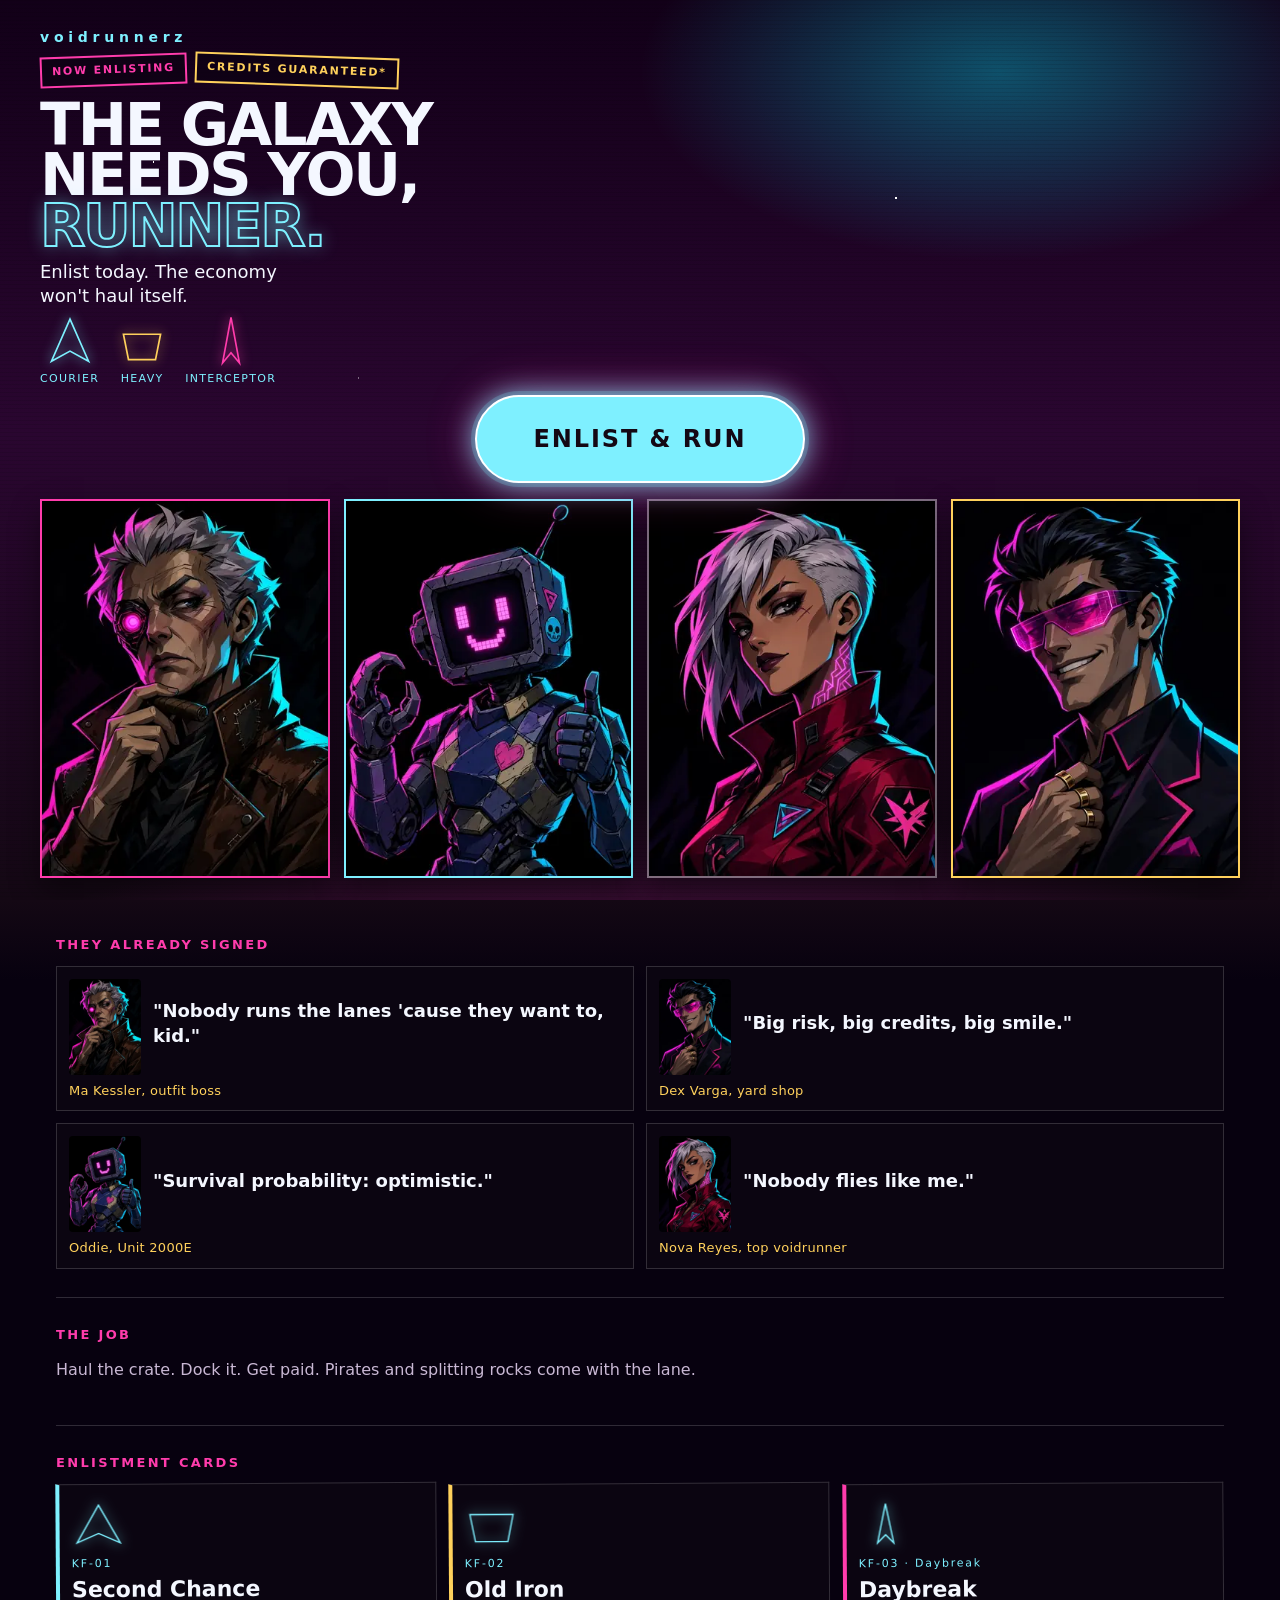
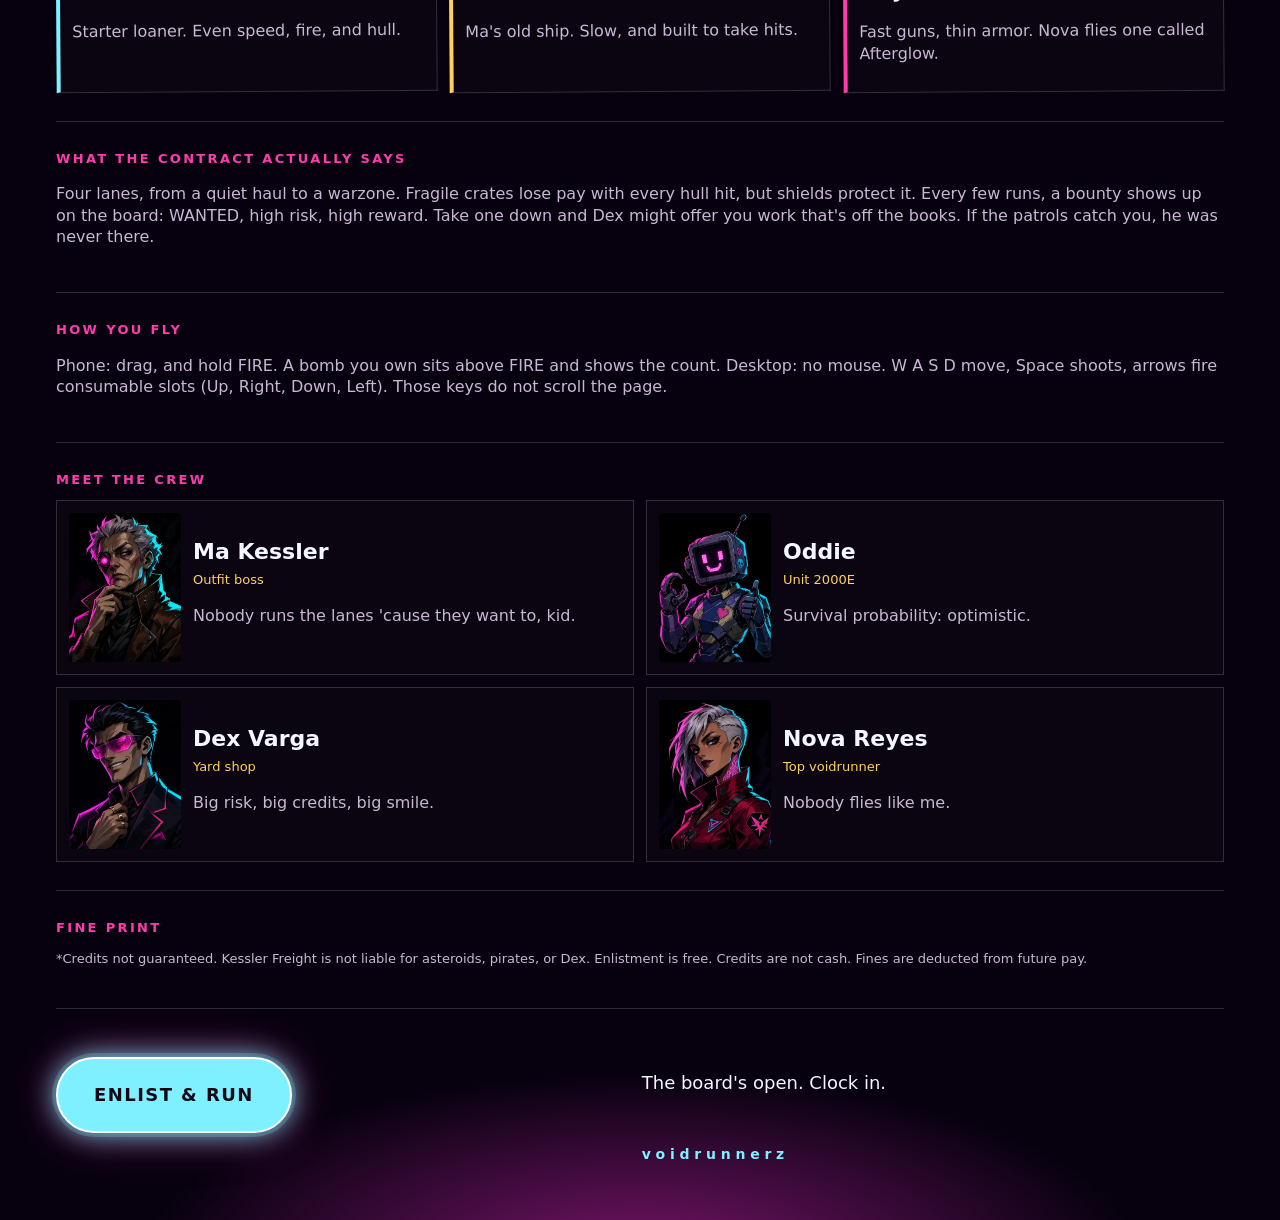
==== index.html @ 90c1d073 "Publish the static voidrunnerz build for GitHub Pages. Host the built game at the repo root with .no" ====
<!doctype html>
<html lang="en">
  <head>
    <meta charset="UTF-8" />
    <link rel="icon" type="image/svg+xml" href="./favicon.svg" />
    <link rel="manifest" href="./manifest.webmanifest" />
    <meta name="viewport" content="width=device-width, initial-scale=1, viewport-fit=cover" />
    <meta name="theme-color" content="#07010f" />
    <meta
      name="description"
      content="voidrunnerz is recruiting. Haul cargo through hostile lanes and get paid in credits."
    />
    <meta property="og:title" content="voidrunnerz" />
    <meta
      property="og:description"
      content="Enlist today. The economy won't haul itself."
    />
    <meta property="og:type" content="website" />
    <meta name="twitter:card" content="summary" />
    <meta name="twitter:title" content="voidrunnerz" />
    <title>voidrunnerz</title>
    <script type="module" crossorigin src="./assets/main-BJ4iywti.js"></script>
    <link rel="modulepreload" crossorigin href="./assets/cast-BxB1Z5e2.js">
    <link rel="stylesheet" crossorigin href="./assets/main-BojSHil4.css">
  </head>
  <body>
    <section class="hero">
      <div class="sky" aria-hidden="true"></div>
      <div class="scan" aria-hidden="true"></div>
      <div class="hero-copy">
        <p class="wordmark">voidrunnerz</p>
        <div class="stamps">
          <span class="stamp">Now enlisting</span>
          <span class="stamp stamp-gold">Credits guaranteed*</span>
        </div>
        <h1>
          <span>The galaxy</span>
          <span>needs you,</span>
          <span class="hit">runner.</span>
        </h1>
        <p class="tag">Enlist today. The economy won't haul itself.</p>
        <a class="enlist" href="./play/">Enlist &amp; Run</a>
        <ul class="ship-row" aria-label="Hulls on the poster">
          <li>
            <svg viewBox="0 0 64 64" aria-hidden="true">
              <polygon points="32,6 54,56 32,44 10,56" />
            </svg>
            <span>Courier</span>
          </li>
          <li>
            <svg viewBox="0 0 64 64" aria-hidden="true">
              <polygon points="10,24 54,24 48,54 16,54" />
            </svg>
            <span>Heavy</span>
          </li>
          <li>
            <svg viewBox="0 0 64 64" aria-hidden="true">
              <polygon points="32,4 42,58 32,46 22,58" />
            </svg>
            <span>Interceptor</span>
          </li>
        </ul>
      </div>
      <div class="hero-art">
        <img
          class="ace"
          src="./portraits/nova-reyes.webp"
          width="384"
          height="512"
          alt="Nova Reyes, poster ace, silver undercut and crimson racing jacket"
        />
        <img
          class="boss"
          src="./portraits/ma-kessler.webp"
          width="384"
          height="512"
          alt="Ma Kessler, outfit boss, pink cybernetic eye and cigar, calling you in"
        />
        <img
          class="oddie"
          src="./portraits/oddie.webp"
          width="384"
          height="512"
          alt="Oddie, Unit 2000E, dispatch robot with a smiling CRT face"
        />
        <img
          class="dex"
          src="./portraits/dex-varga.webp"
          width="384"
          height="512"
          alt="Dex Varga, yard shopkeeper in neon shades and gold rings"
        />
      </div>
    </section>

    <main>
      <section class="quotes">
        <h2>They already signed</h2>
        <div class="quote-row">
          <blockquote>
            <img src="./portraits/ma-kessler.webp" width="384" height="512" alt="Ma Kessler" />
            <p>"Nobody runs the lanes 'cause they want to, kid."</p>
            <cite>Ma Kessler, outfit boss</cite>
          </blockquote>
          <blockquote>
            <img src="./portraits/dex-varga.webp" width="384" height="512" alt="Dex Varga" />
            <p>"Big risk, big credits, big smile."</p>
            <cite>Dex Varga, yard shop</cite>
          </blockquote>
          <blockquote>
            <img src="./portraits/oddie.webp" width="384" height="512" alt="Oddie, Unit 2000E" />
            <p>"Survival probability: optimistic."</p>
            <cite>Oddie, Unit 2000E</cite>
          </blockquote>
          <blockquote>
            <img src="./portraits/nova-reyes.webp" width="384" height="512" alt="Nova Reyes" />
            <p>"Nobody flies like me."</p>
            <cite>Nova Reyes, top voidrunner</cite>
          </blockquote>
        </div>
      </section>

      <section>
        <h2>The job</h2>
        <p class="lead">
          Haul the crate. Dock it. Get paid. Pirates and splitting rocks come with the lane.
        </p>
      </section>

      <section>
        <h2>Enlistment cards</h2>
        <div class="cards">
          <article class="recruit">
            <svg viewBox="0 0 80 64" aria-hidden="true"><polygon points="40,4 72,60 40,46 8,60" /></svg>
            <p class="card-no">KF-01</p>
            <h3>Second Chance</h3>
            <p>Starter loaner. Even speed, fire, and hull.</p>
          </article>
          <article class="recruit">
            <svg viewBox="0 0 80 64" aria-hidden="true"><polygon points="8,18 72,18 64,58 16,58" /></svg>
            <p class="card-no">KF-02</p>
            <h3>Old Iron</h3>
            <p>Ma's old ship. Slow, and built to take hits.</p>
          </article>
          <article class="recruit">
            <svg viewBox="0 0 80 64" aria-hidden="true"><polygon points="40,2 52,60 40,48 28,60" /></svg>
            <p class="card-no">KF-03 · Daybreak</p>
            <h3>Daybreak</h3>
            <p>Fast guns, thin armor. Nova flies one called Afterglow.</p>
          </article>
        </div>
      </section>

      <section>
        <h2>What the contract actually says</h2>
        <p>
          Four lanes, from a quiet haul to a warzone. Fragile crates lose pay with every hull hit, but shields protect it. Every few runs, a bounty shows up on the board: WANTED, high risk, high reward. Take one down and Dex might offer you work that's off the books. If the patrols catch you, he was never there.
        </p>
      </section>

      <section>
        <h2>How you fly</h2>
        <p>
          Phone: drag, and hold FIRE. A bomb you own sits above FIRE and shows the count.
          Desktop: no mouse. W A S D move, Space shoots, arrows fire consumable slots
          (Up, Right, Down, Left). Those keys do not scroll the page.
        </p>
      </section>

      <section id="crew">
        <h2>Meet the crew</h2>
        <div class="crew" id="crew-row"></div>
      </section>

      <section class="fine">
        <h2>Fine print</h2>
        <p>
          *Credits not guaranteed. Kessler Freight is not liable for asteroids, pirates, or Dex.
          Enlistment is free. Credits are not cash. Fines are deducted from future pay.
        </p>
      </section>
    </main>

    <footer class="closer">
      <p class="wordmark">voidrunnerz</p>
      <a class="enlist" href="./play/">Enlist &amp; Run</a>
      <p class="tag">The board's open. Clock in.</p>
    </footer>
  </body>
</html>
---- assets/main-BojSHil4.css ----
:root{--lightningcss-light: ;--lightningcss-dark:initial;color-scheme:dark;--bg:#07010f;--ink:#f4f7ff;--muted:#c9b8d4;--cyan:#7ef0ff;--pink:#ff3cac;--gold:#ffd15c;--line:#ffffff29}*{box-sizing:border-box}html,body{background:var(--bg);color:var(--ink);margin:0;font-family:ui-sans-serif,system-ui,Segoe UI,sans-serif;line-height:1.35}body{overflow-x:hidden}.hero{background:#07010f;align-items:end;gap:18px;min-height:100svh;padding:28px 18px 32px;display:grid;position:relative;overflow:hidden}.sky{background:radial-gradient(1.5px 1.5px at 12% 18%,#fff 50%,#0000 52%),radial-gradient(1px 1px at 28% 42%,#fffc 50%,#0000 52%),radial-gradient(1.5px 1.5px at 70% 22%,#fff 50%,#0000 52%),radial-gradient(1px 1px at 84% 48%,#7ef0ffe6 50%,#0000 52%),radial-gradient(1px 1px at 46% 12%,#fff 50%,#0000 52%),radial-gradient(1px 1px at 90% 70%,#ff3caccc 50%,#0000 52%),radial-gradient(80% 42% at 50% 118%,#ff2bd6 0%,#ff2bd626 42%,#0000 70%),radial-gradient(40% 30% at 78% 8%,#00e5ff59,#0000 70%),linear-gradient(#120018 0%,#2a0630 48%,#140814 100%);position:absolute;inset:0}.scan{pointer-events:none;opacity:.55;mix-blend-mode:multiply;background:repeating-linear-gradient(#0000002e 0 1px,#0000 1px 4px);position:absolute;inset:0}.scan:after{content:"";opacity:.18;background-image:url("data:image/svg+xml;utf8,<svg xmlns='http://www.w3.org/2000/svg' width='140' height='140'><filter id='n'><feTurbulence type='fractalNoise' baseFrequency='.85' numOctaves='2'/></filter><rect width='100%' height='100%' filter='url(%23n)' opacity='.55'/></svg>");position:absolute;inset:0}.hero-copy,.hero-art{z-index:1;position:relative}.wordmark{letter-spacing:.34em;text-transform:lowercase;color:var(--cyan);margin:0 0 12px;font-size:14px;font-weight:800}.stamps{flex-wrap:wrap;gap:8px;margin-bottom:14px;display:flex}.stamp{border:2px solid var(--pink);color:var(--pink);letter-spacing:.16em;text-transform:uppercase;background:#07010f73;margin:0;padding:6px 10px;font-size:11px;font-weight:800;display:inline-block;transform:rotate(-2deg)}.stamp-gold{border-color:var(--gold);color:var(--gold);transform:rotate(2deg)}h1{letter-spacing:-.04em;text-transform:uppercase;margin:0;font-size:clamp(52px,15vw,112px);font-weight:900;line-height:.86}h1 span{display:block}h1 .hit{color:#0000;-webkit-text-stroke:2px var(--cyan);text-shadow:0 0 18px #7ef0ff73}.tag{max-width:22ch;color:var(--ink);margin:14px 0 18px;font-size:18px}.enlist{color:#140814;background:var(--cyan);letter-spacing:.08em;text-transform:uppercase;border:2px solid #fff;border-radius:999px;justify-content:center;align-items:center;min-height:76px;padding:0 36px;font-size:18px;font-weight:900;text-decoration:none;display:inline-flex;box-shadow:0 0 0 4px #7ef0ff33,0 0 28px #7ef0ffd9,0 0 48px #ff3cac73}.enlist:focus-visible{outline-offset:4px;outline:2px solid #fff}.ship-row{gap:16px;margin:0;padding:18px 0 0;list-style:none;display:flex}.ship-row li{letter-spacing:.12em;text-transform:uppercase;color:var(--cyan);justify-items:center;gap:4px;font-size:11px;display:grid}.ship-row svg,.recruit svg{fill:none;width:54px;height:54px;stroke:var(--cyan);stroke-width:2px;filter:drop-shadow(0 0 6px #7ef0ffcc)}.ship-row li:nth-child(2) svg{stroke:var(--gold);filter:drop-shadow(0 0 6px #ffd15cb3)}.ship-row li:nth-child(3) svg{stroke:var(--pink);filter:drop-shadow(0 0 6px #ff3caccc)}.hero-art{grid-template-columns:1fr 1fr;align-items:end;gap:8px;display:grid}.hero-art img{object-fit:cover;object-position:center 12%;border:2px solid #fff6;width:100%;height:142px;box-shadow:0 12px 28px #00000073}.hero-art img.ace{z-index:2;height:164px;transform:rotate(-1.5deg)}.hero-art img.boss{border-color:var(--pink);height:150px;transform:rotate(1.5deg)}.hero-art img.oddie{border-color:var(--cyan);transform:rotate(1.5deg)}.hero-art img.dex{border-color:var(--gold);transform:rotate(-1.5deg)}main{background:linear-gradient(#140814,#07010f 80px);padding:8px 18px 12px}main section{border-bottom:1px solid var(--line);padding:28px 0}h2{letter-spacing:.18em;text-transform:uppercase;color:var(--pink);margin:0 0 12px;font-size:13px}.lead,main p,.fine p{color:var(--muted);font-size:16px}.quote-row,.cards,.crew{gap:12px;display:grid}blockquote,.recruit,.crew-card{border:1px solid var(--line);background:#0c0612d9;margin:0;padding:12px}blockquote{grid-template-columns:72px 1fr;grid-template-areas:"photo quote""cite cite";align-items:center;gap:8px 12px;display:grid}blockquote img{grid-area:photo}blockquote p{grid-area:quote}blockquote img,.portrait{object-fit:cover;object-position:center top;border-radius:4px;width:72px;height:96px}blockquote p{color:var(--ink);margin:0 0 6px;font-size:18px;font-weight:700}cite{width:100%;color:var(--gold);letter-spacing:.02em;white-space:nowrap;grid-area:cite/1/cite/-1;justify-self:stretch;font-size:13px;font-style:normal;line-height:1.2;display:block}.recruit{border-left:4px solid var(--cyan);position:relative;transform:rotate(-.4deg)}.recruit:nth-child(2){border-left-color:var(--gold)}.recruit:nth-child(3){border-left-color:var(--pink)}.card-no{color:var(--cyan);letter-spacing:.16em;margin:0;font-size:11px}h3{margin:4px 0;font-size:22px}.crew-card{grid-template-columns:112px 1fr;align-items:center;gap:12px;display:grid}.crew-card .portrait{width:112px;height:149px}.role{color:var(--gold);margin:0 0 4px;font-size:13px}.fine p{font-size:13px}.closer{background:radial-gradient(at 50% 120%,#ff2bd673,#0000 55%),#07010f;justify-items:start;gap:12px;padding:36px 18px 48px;display:grid}@media (width>=860px){.hero{grid-template-rows:auto minmax(0,1fr);grid-template-columns:1fr;align-items:stretch;gap:16px;height:100svh;min-height:0;max-height:100svh;padding:28px 40px 22px}h1{font-size:clamp(46px,4.6vw,72px)}.hero-copy{z-index:2;grid-template-columns:1fr;grid-template-areas:"mark""stamps""title""tag""ships""button";justify-items:start;display:grid}.wordmark{grid-area:mark;margin-bottom:8px}.stamps{grid-area:stamps}.hero-copy h1{grid-area:title}.hero-copy .tag{grid-area:tag;margin:8px 0 0}.hero-copy .ship-row{grid-area:ships;padding-top:6px}.hero-copy .enlist{grid-area:button;justify-self:center;min-height:88px;margin-top:8px;padding:0 56px;font-size:24px}.hero-art{grid-template-columns:repeat(4,minmax(0,1fr));align-items:stretch;gap:14px;height:100%;min-height:0;display:grid;position:relative}.hero-art img,.hero-art img.ace,.hero-art img.boss,.hero-art img.oddie,.hero-art img.dex{object-fit:cover;object-position:center top;z-index:1;width:100%;height:100%;min-height:0;position:relative;inset:auto;transform:none;box-shadow:0 12px 28px #00000073}.hero-art img.boss{order:1}.hero-art img.oddie{order:2}.hero-art img.ace{order:3}.hero-art img.dex{order:4}.quote-row{grid-template-columns:1fr 1fr}.cards{grid-template-columns:repeat(3,1fr)}.crew{grid-template-columns:1fr 1fr}main,.closer{padding-left:56px;padding-right:56px}}
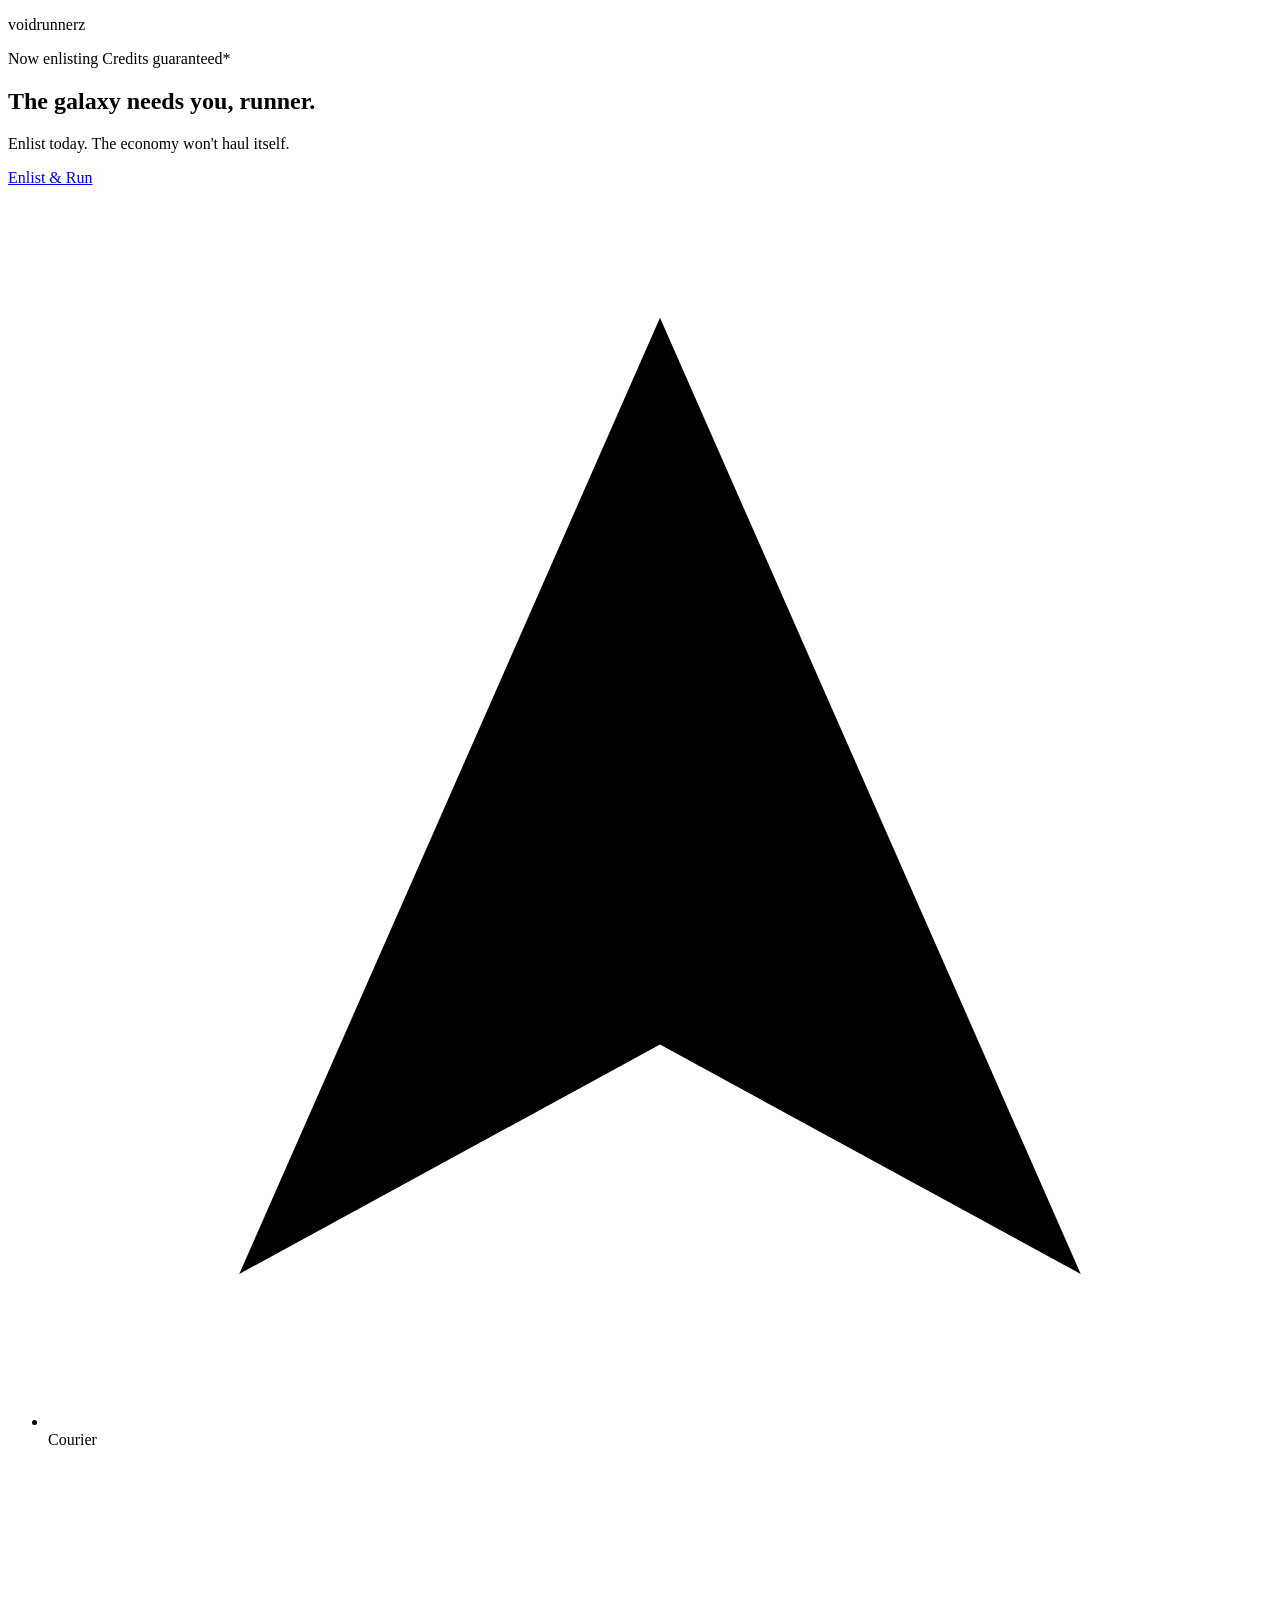
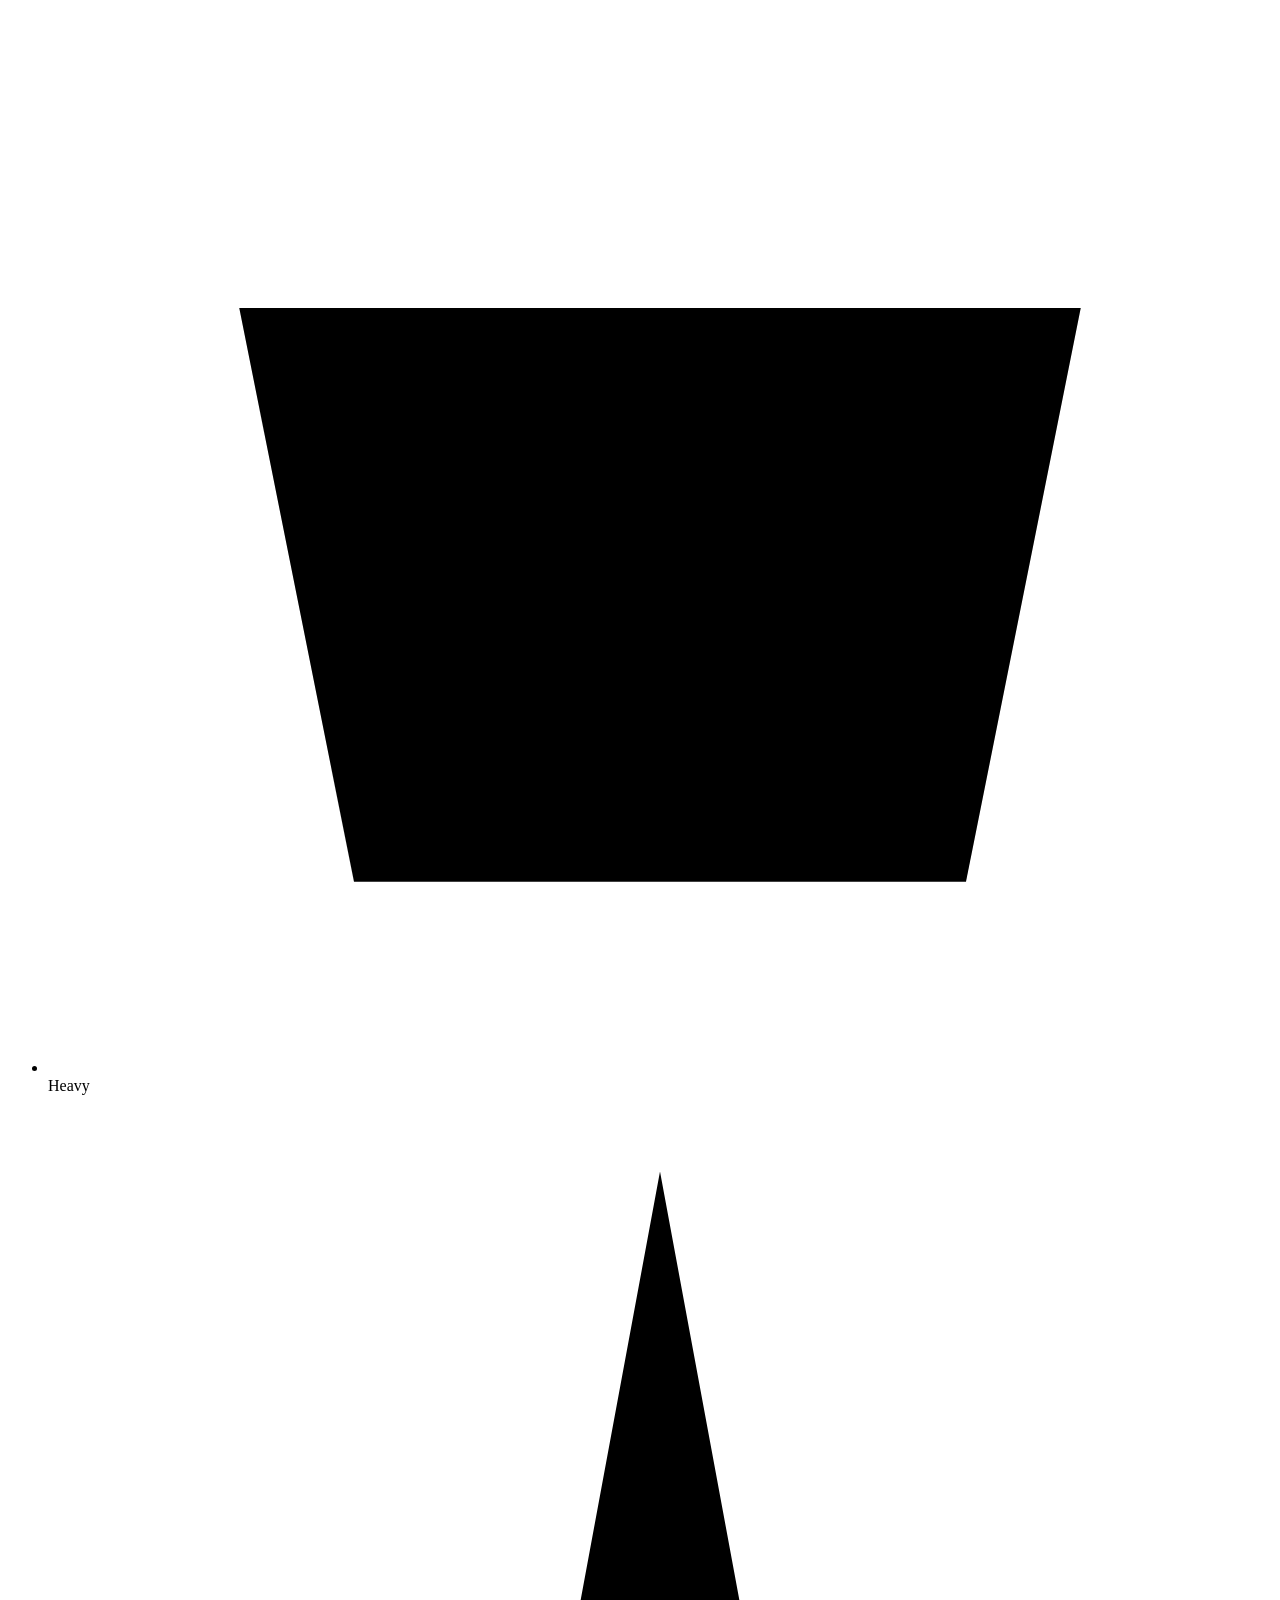
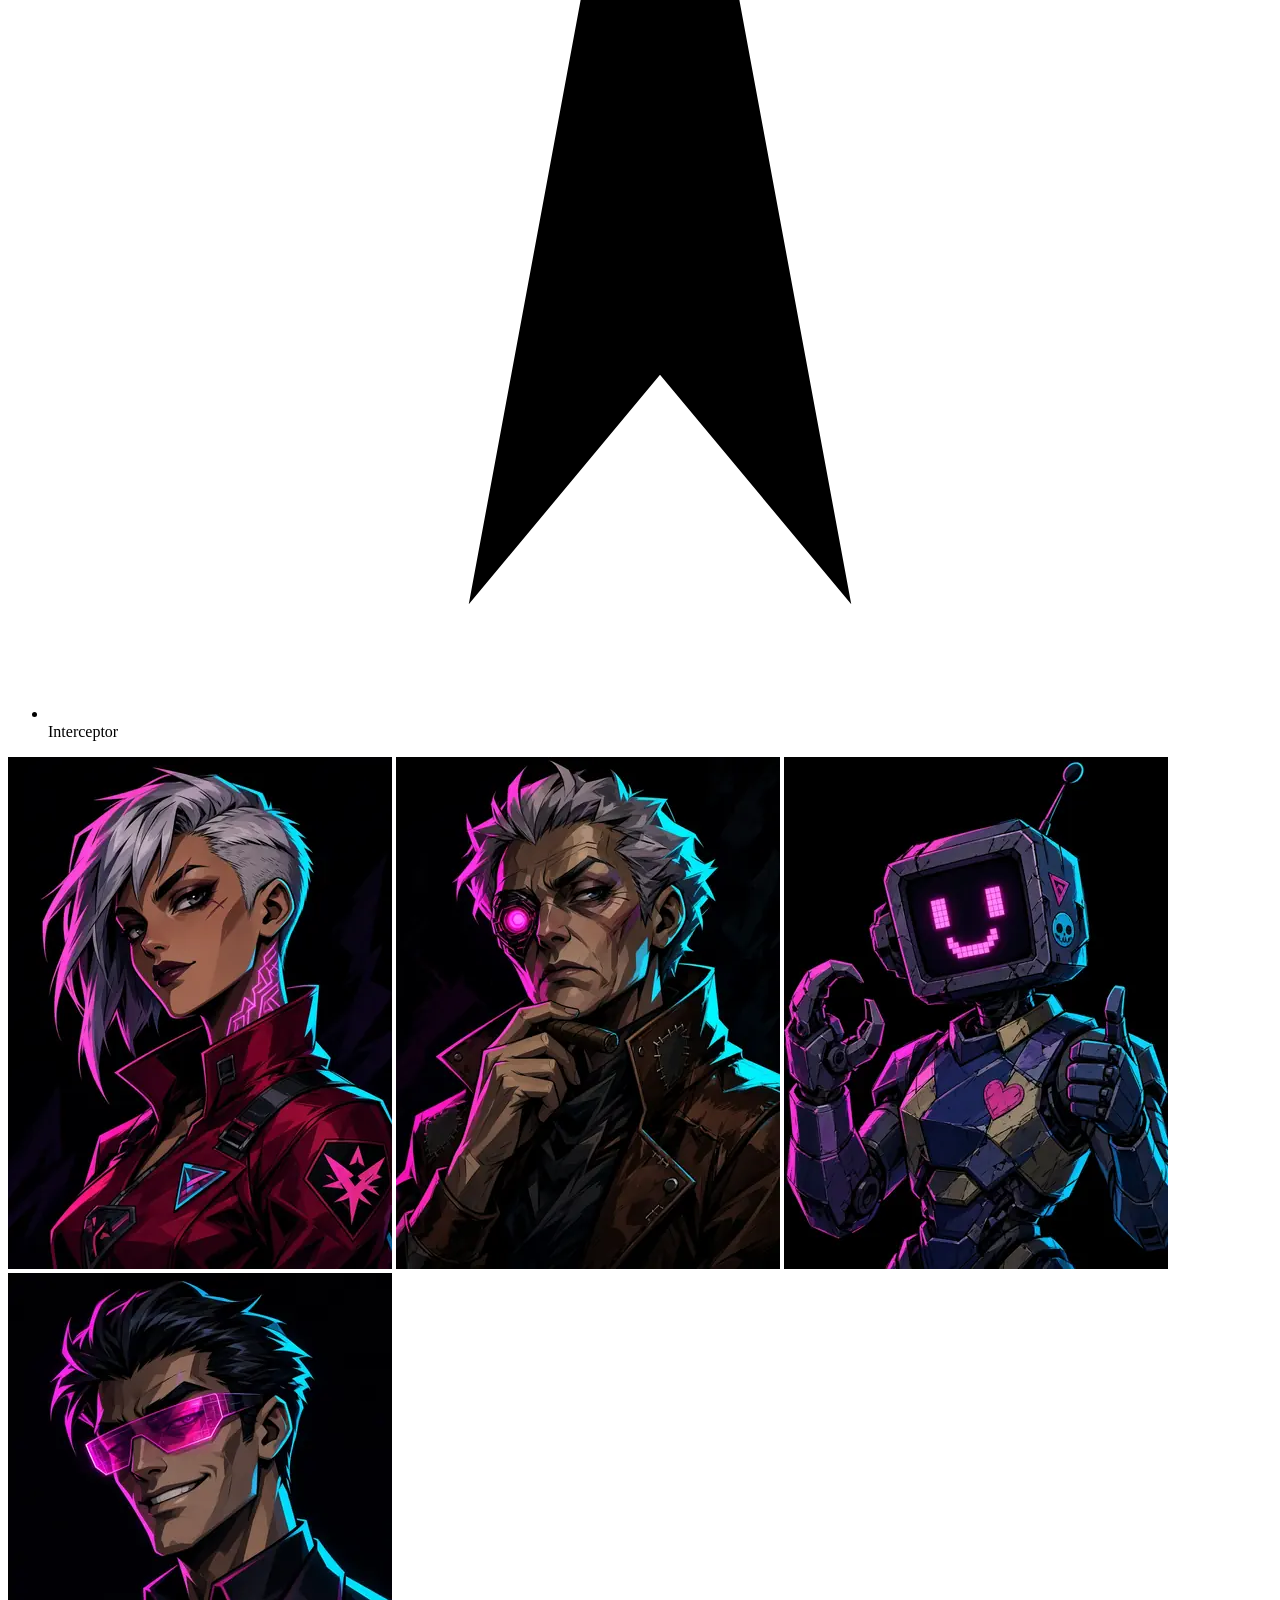
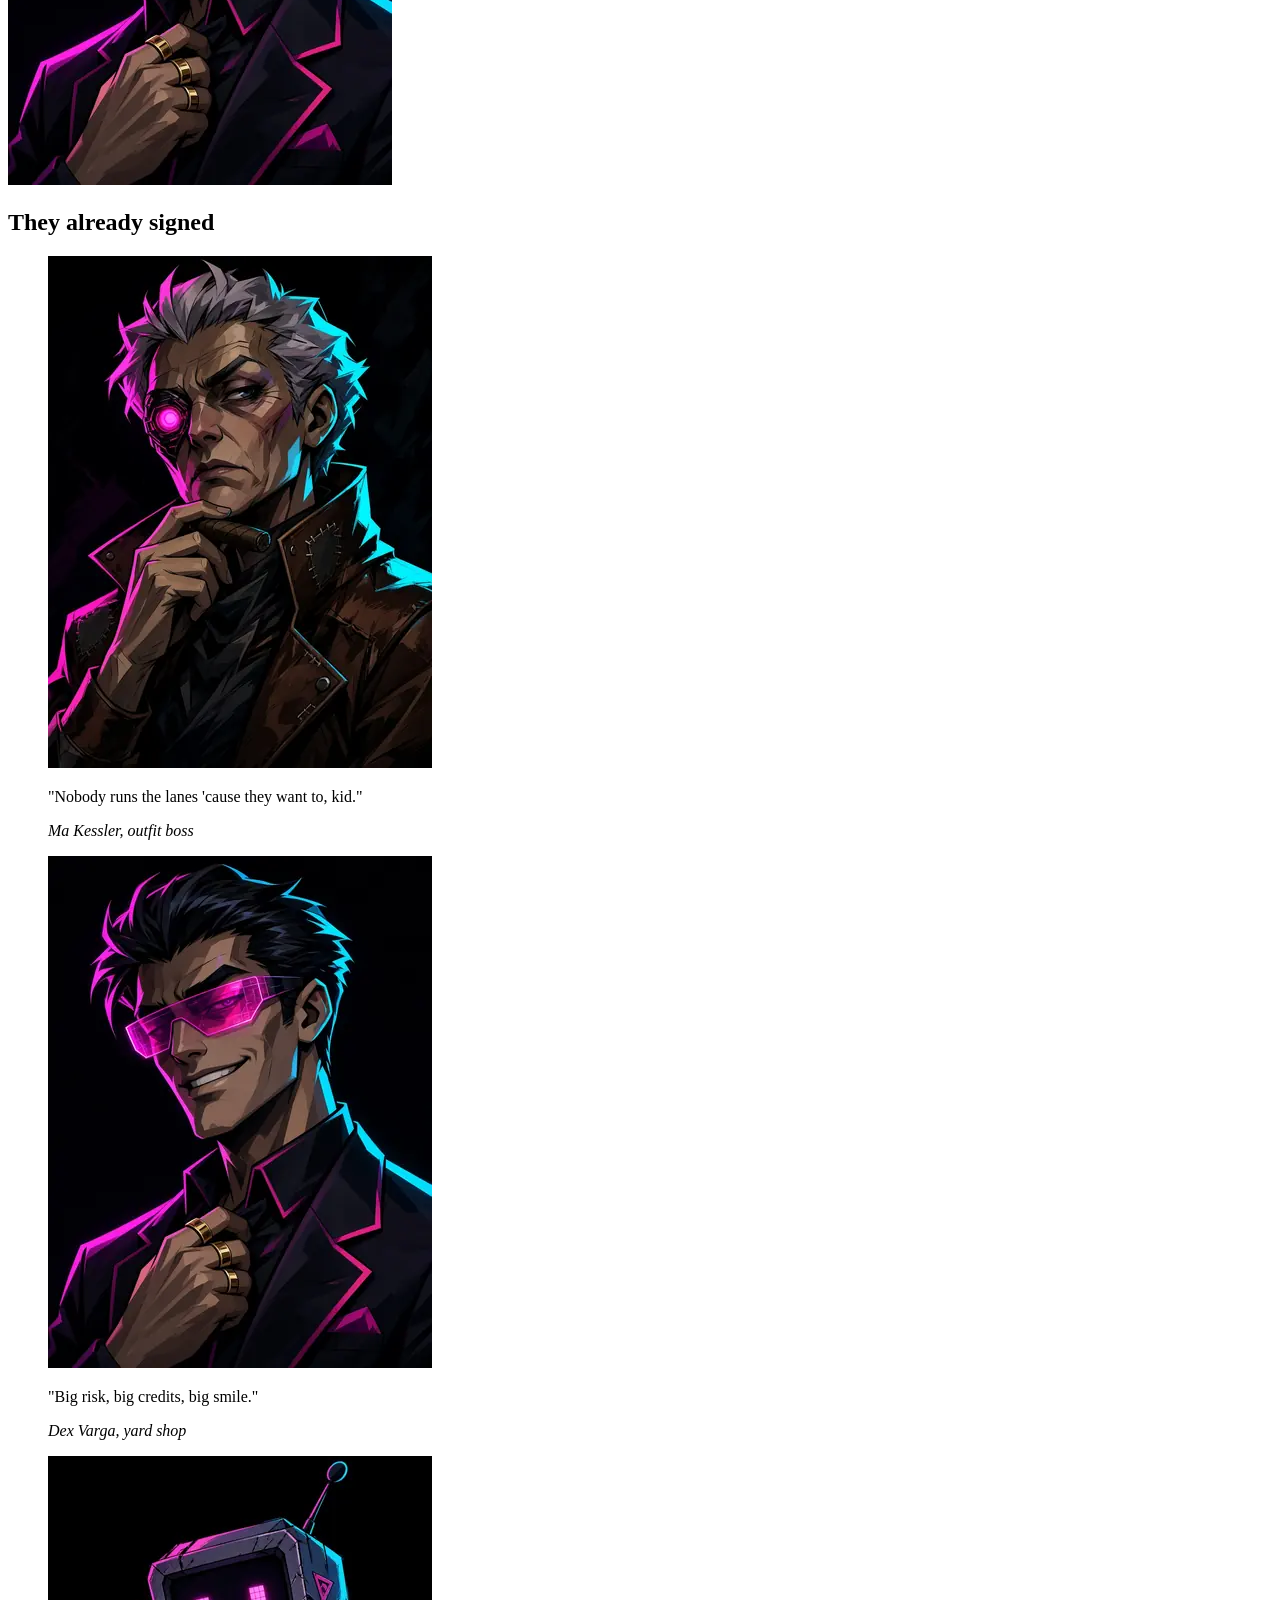
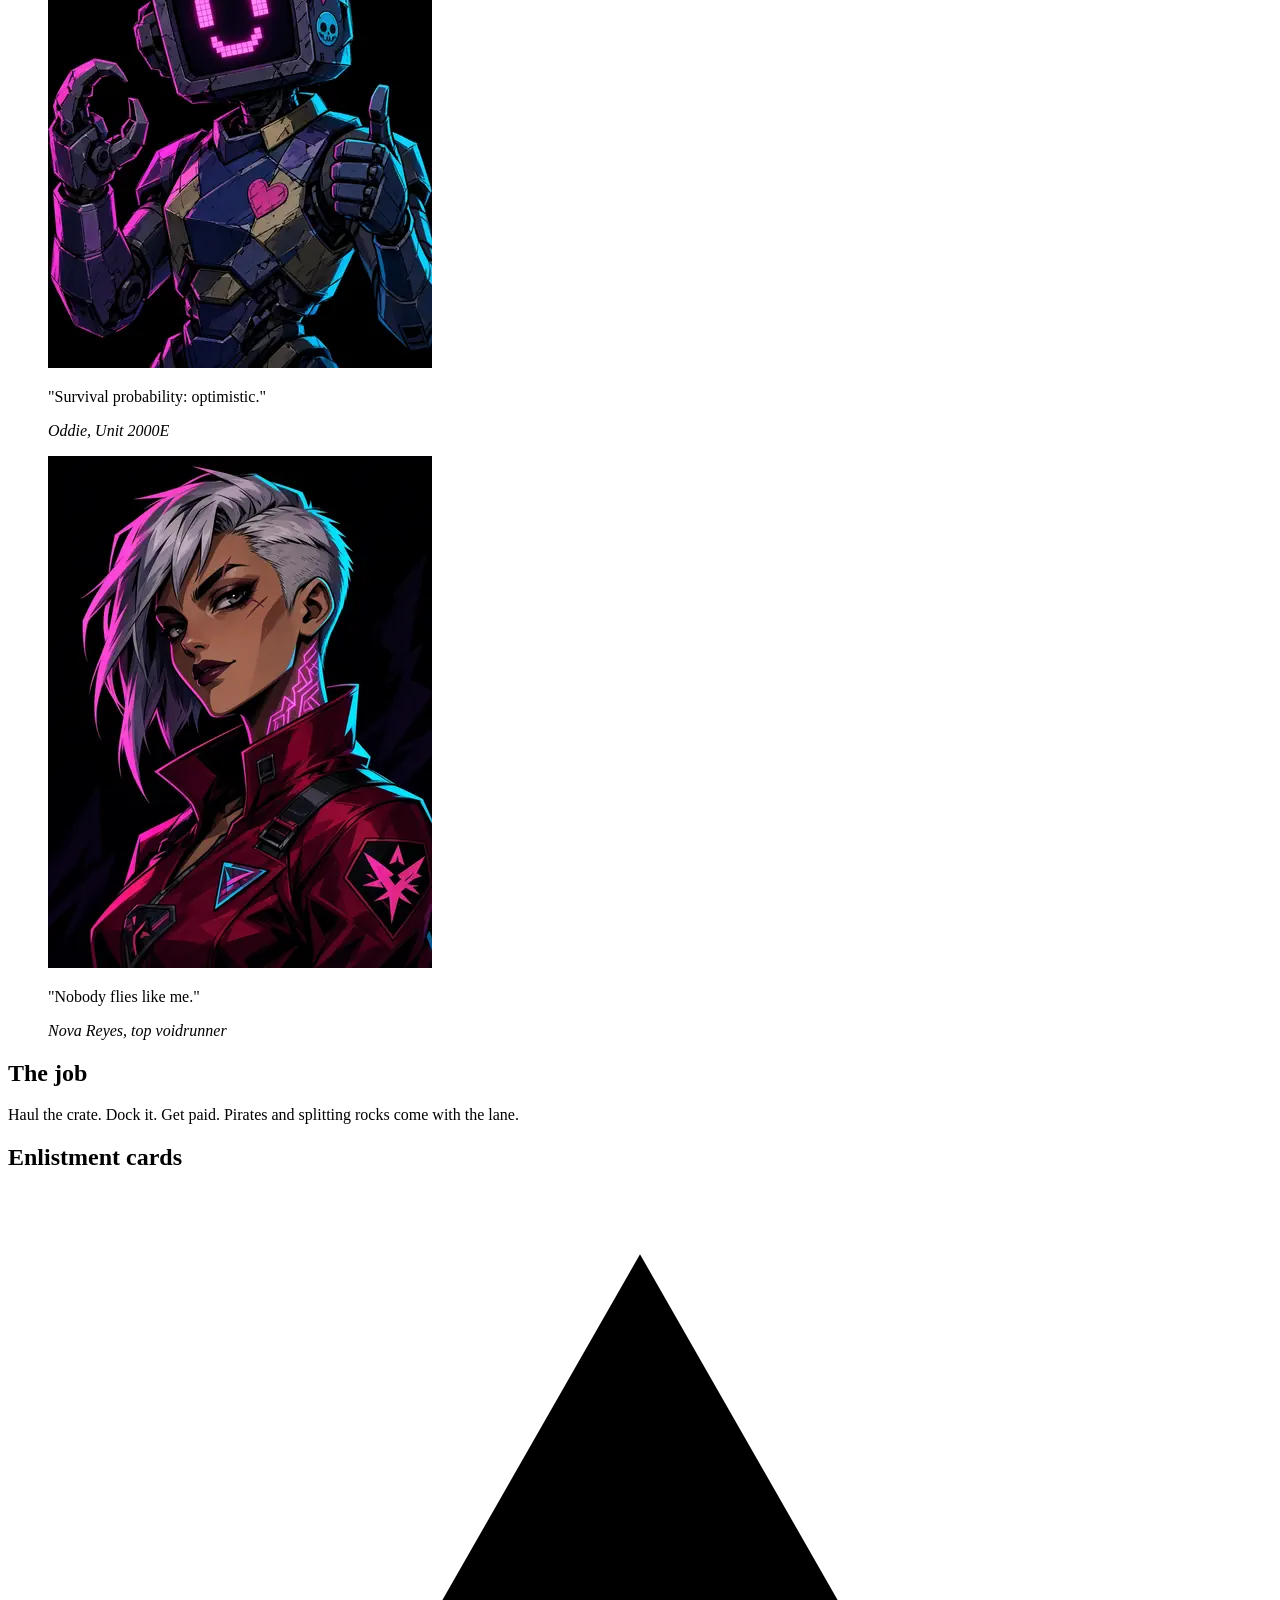
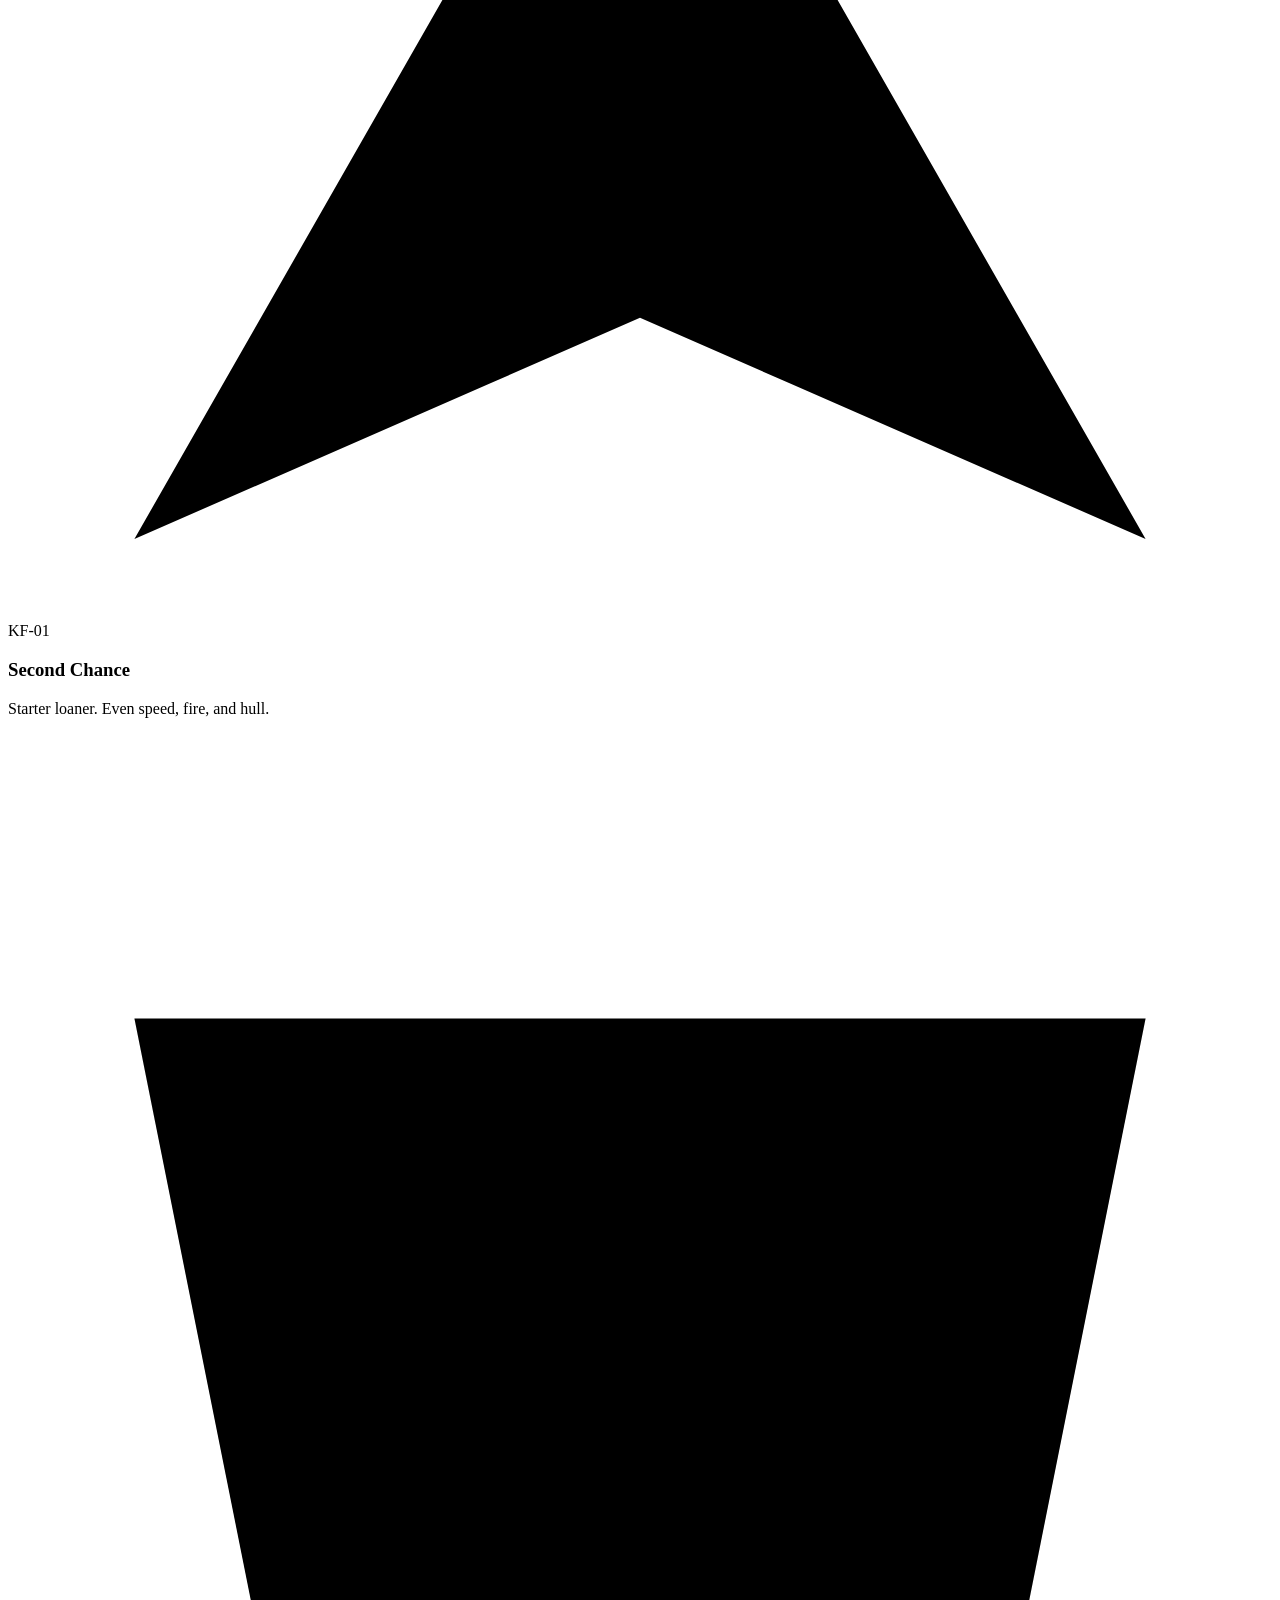
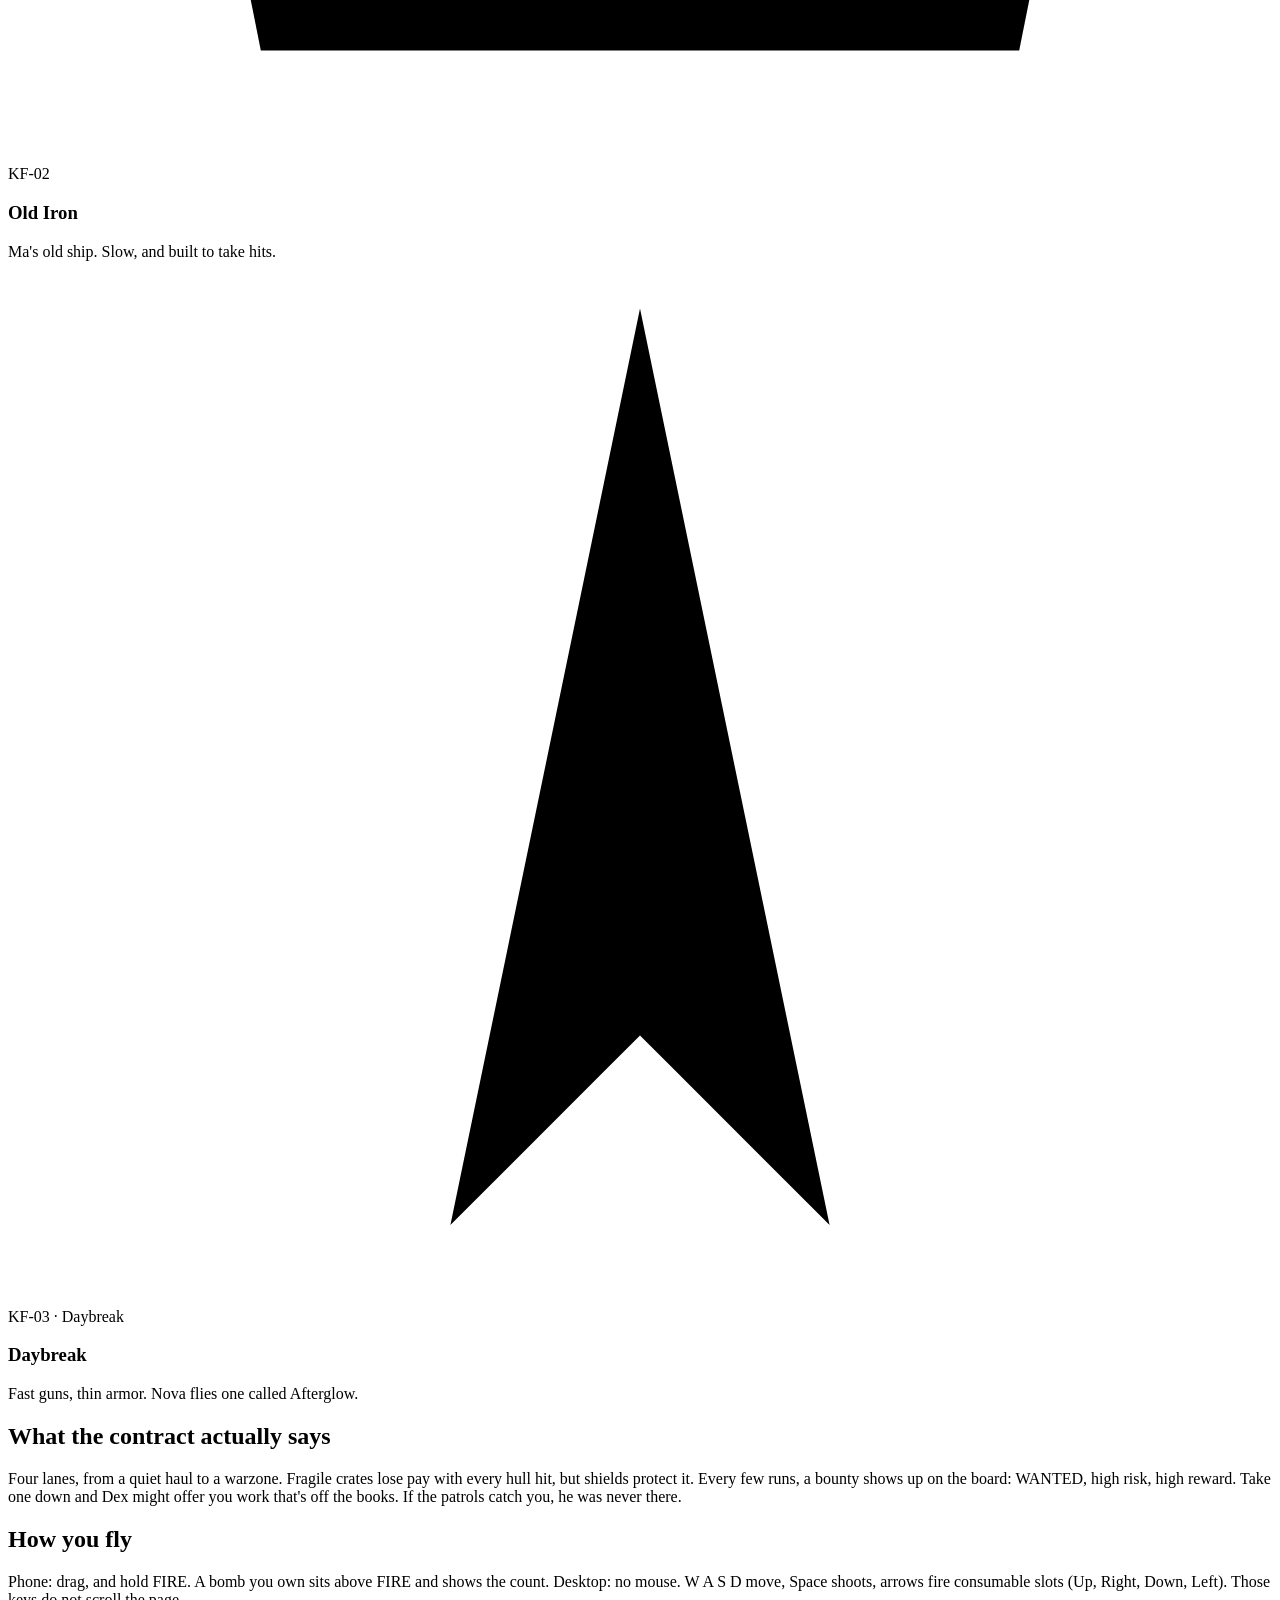
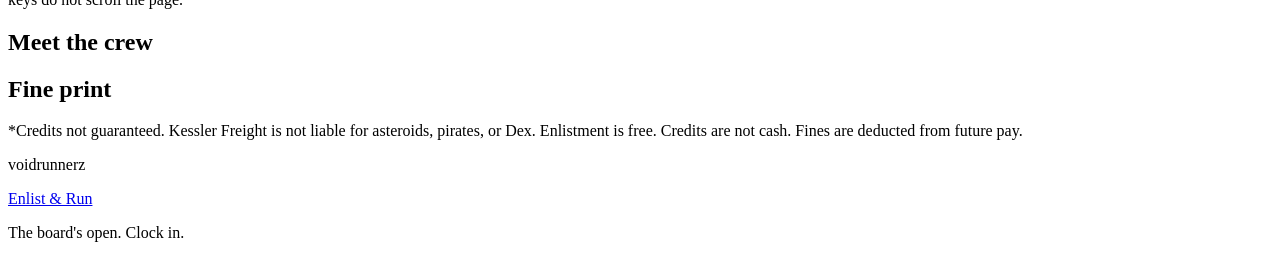
==== commit 9b5d25ce: "Deploy voidrunnerz d099fe7 (GitHub Pages base) Co-authored-by: harrison <dharrisonshin@users.noreply" ====
--- a/index.html
+++ b/index.html
@@ -10,7 +10,9 @@
       name="description"
       content="voidrunnerz is recruiting. Haul cargo through hostile lanes and get paid in credits."
     />
+    <link rel="canonical" href="https://dharrisonshin.github.io/voidrunnerz-play/" />
     <meta property="og:title" content="voidrunnerz" />
+    <meta property="og:url" content="https://dharrisonshin.github.io/voidrunnerz-play/" />
     <meta
       property="og:description"
       content="Enlist today. The economy won't haul itself."
@@ -19,9 +21,9 @@
     <meta name="twitter:card" content="summary" />
     <meta name="twitter:title" content="voidrunnerz" />
     <title>voidrunnerz</title>
-    <script type="module" crossorigin src="./assets/main-BJ4iywti.js"></script>
-    <link rel="modulepreload" crossorigin href="./assets/cast-BxB1Z5e2.js">
-    <link rel="stylesheet" crossorigin href="./assets/main-BojSHil4.css">
+    <script type="module" crossorigin src="/voidrunnerz-play/assets/main-Dt-DvnTm.js"></script>
+    <link rel="modulepreload" crossorigin href="/voidrunnerz-play/assets/cast-DL_mcpyS.js">
+    <link rel="stylesheet" crossorigin href="/voidrunnerz-play/assets/main-BojSHil4.css">
   </head>
   <body>
     <section class="hero">
